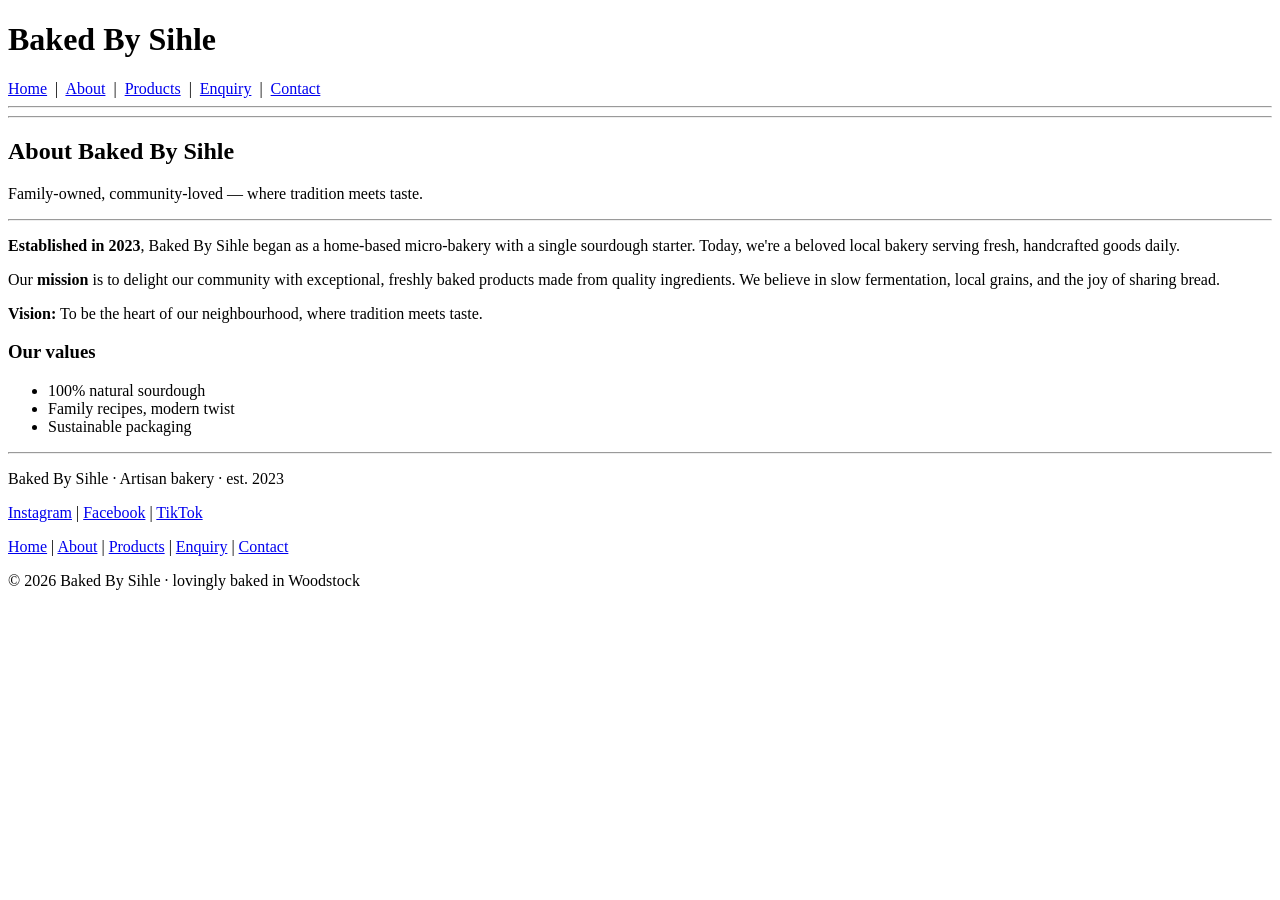
==== about.html @ efe6b1e1 "added files via upload" ====
<!DOCTYPE html>
<html lang="en">
<head>
    <meta charset="UTF-8" />
    <meta name="viewport" content="width=device-width, initial-scale=1.0" />
    <title>Baked By Sihle | About</title>
</head>
<body>

    <!--NAVIGATION -->
    <header>
        <h1>Baked By Sihle</h1>
        <nav>
            <a href="index.html" target="_blank">Home</a> &nbsp;|&nbsp;
            <a href="about.html" target="_blank">About</a> &nbsp;|&nbsp;
            <a href="products.html" target="_blank">Products</a> &nbsp;|&nbsp;
            <a href="enquiry.html" target="_blank">Enquiry</a> &nbsp;|&nbsp;
            <a href="contact.html" target="_blank">Contact</a>
        </nav>
        <hr />
        <hr />
    </header>
    <main>
        <section>
            <h2>About Baked By Sihle</h2>
            <p>Family-owned, community-loved — where tradition meets taste.</p>
            <hr />

            <p><strong>Established in 2023</strong>, Baked By Sihle began as a home-based micro-bakery with a single sourdough starter. Today, we're a beloved local bakery serving fresh, handcrafted goods daily.</p>
            <p>Our <strong>mission</strong> is to delight our community with exceptional, freshly baked products made from quality ingredients. We believe in slow fermentation, local grains, and the joy of sharing bread.</p>
            <p><strong>Vision:</strong> To be the heart of our neighbourhood, where tradition meets taste.</p>

            <h3>Our values</h3>
            <ul>
                <li>100% natural sourdough</li>
                <li>Family recipes, modern twist</li>
                <li>Sustainable packaging</li>
            </ul>
        </section>
    </main>

    <!--FOOTER -->
    <footer>
        <hr />
        <p>Baked By Sihle · Artisan bakery · est. 2023</p>
        <p>
            <a href="#">Instagram</a> |
            <a href="#">Facebook</a> |
            <a href="#">TikTok</a>
        </p>
        <p>
            <a href="index.html">Home</a> |
            <a href="about.html">About</a> |
            <a href="products.html">Products</a> |
            <a href="enquiry.html">Enquiry</a> |
            <a href="contact.html">Contact</a>
        </p>
        <p>&copy; 2026 Baked By Sihle · lovingly baked in Woodstock</p>
    </footer>

</body>
</html>
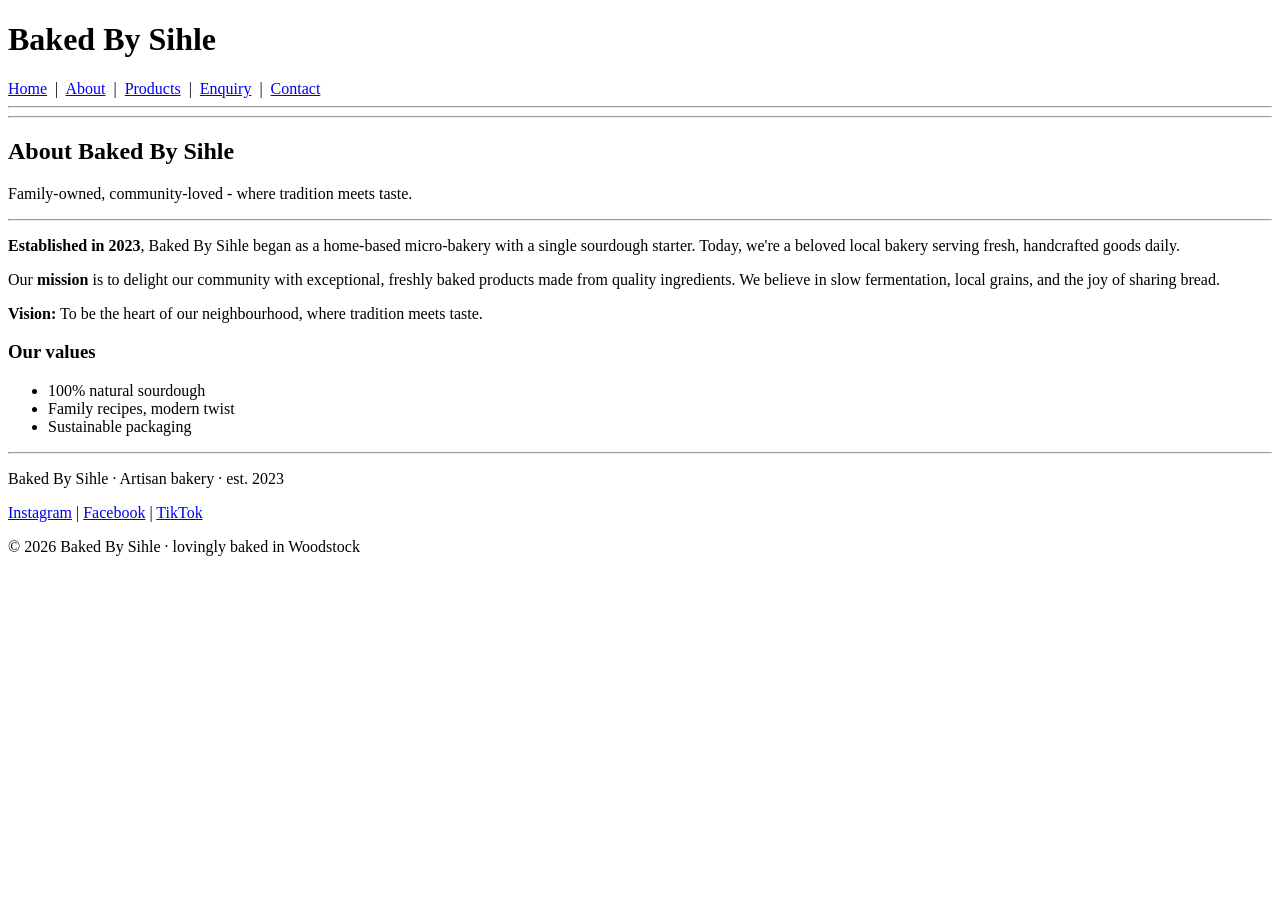
==== commit 7ca6b745: "Another Commit" ====
--- a/about.html
+++ b/about.html
@@ -23,7 +23,7 @@
     <main>
         <section>
             <h2>About Baked By Sihle</h2>
-            <p>Family-owned, community-loved — where tradition meets taste.</p>
+            <p>Family-owned, community-loved - where tradition meets taste.</p>
             <hr />
 
             <p><strong>Established in 2023</strong>, Baked By Sihle began as a home-based micro-bakery with a single sourdough starter. Today, we're a beloved local bakery serving fresh, handcrafted goods daily.</p>
@@ -48,13 +48,7 @@
             <a href="#">Facebook</a> |
             <a href="#">TikTok</a>
         </p>
-        <p>
-            <a href="index.html">Home</a> |
-            <a href="about.html">About</a> |
-            <a href="products.html">Products</a> |
-            <a href="enquiry.html">Enquiry</a> |
-            <a href="contact.html">Contact</a>
-        </p>
+       
         <p>&copy; 2026 Baked By Sihle · lovingly baked in Woodstock</p>
     </footer>
 
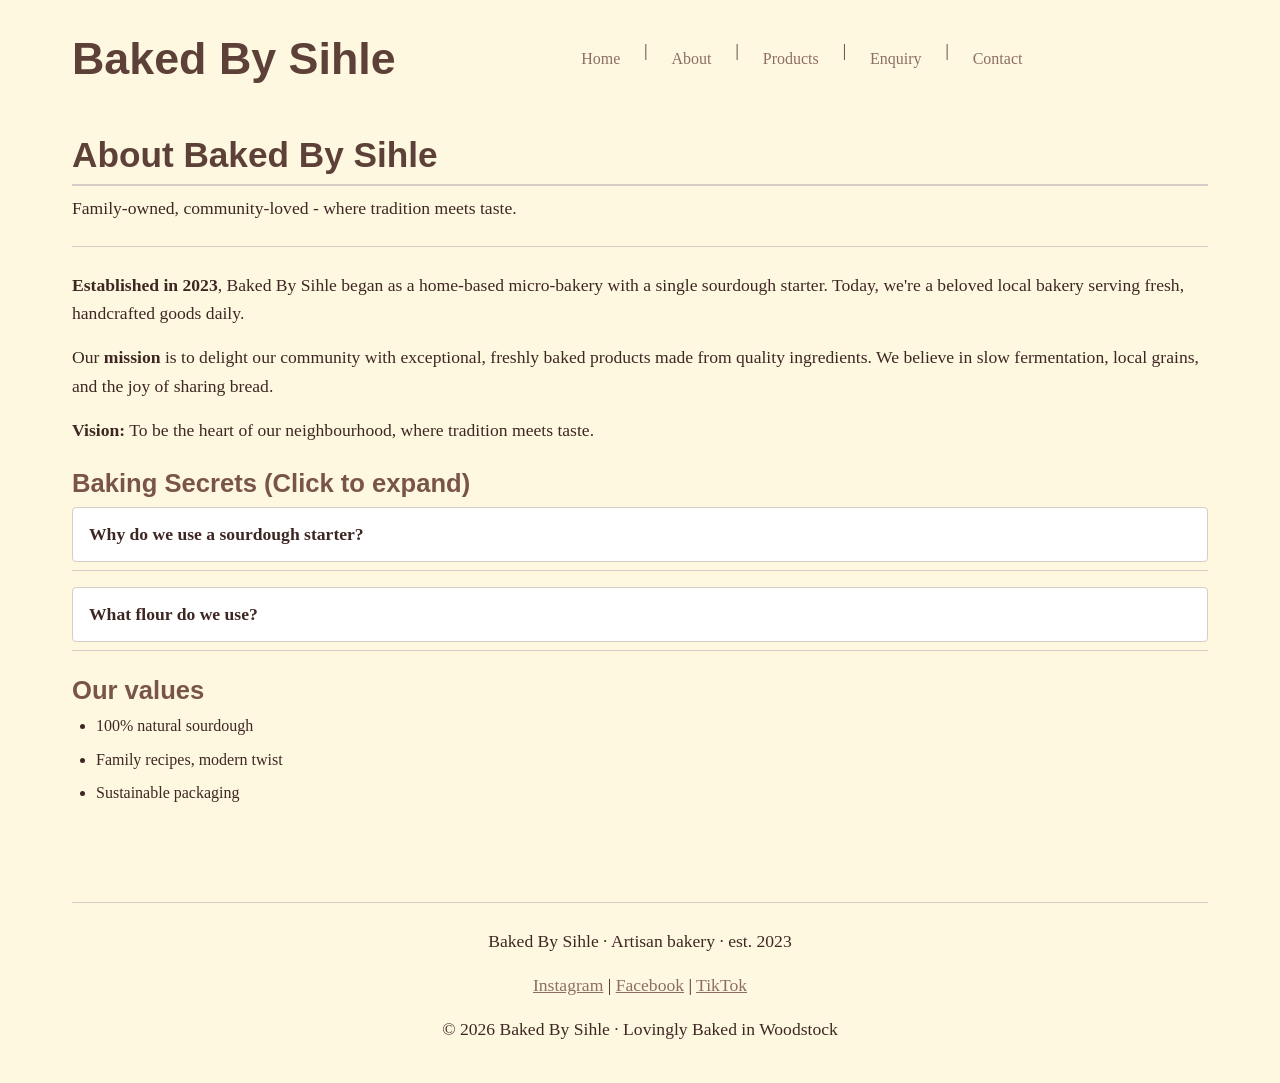
==== commit f976f577: "Add files via upload" ====
--- a/about.html
+++ b/about.html
@@ -3,23 +3,26 @@
 <head>
     <meta charset="UTF-8" />
     <meta name="viewport" content="width=device-width, initial-scale=1.0" />
+    <!-- SEO Meta Tags -->
+    <meta name="description" content="Learn about Baked By Sihle, our family-owned bakery, our mission, and our love for traditional sourdough baking.">
+    <meta name="keywords" content="about bakery, family owned bakery, traditional sourdough, Woodstock bakery">
     <title>Baked By Sihle | About</title>
+    <link rel="stylesheet" href="css/style.css">
 </head>
 <body>
 
-    <!--NAVIGATION -->
     <header>
         <h1>Baked By Sihle</h1>
         <nav>
-            <a href="index.html" target="_blank">Home</a> &nbsp;|&nbsp;
-            <a href="about.html" target="_blank">About</a> &nbsp;|&nbsp;
-            <a href="products.html" target="_blank">Products</a> &nbsp;|&nbsp;
-            <a href="enquiry.html" target="_blank">Enquiry</a> &nbsp;|&nbsp;
-            <a href="contact.html" target="_blank">Contact</a>
+            <a href="index.html">Home</a> |
+            <a href="about.html">About</a> |
+            <a href="products.html">Products</a> |
+            <a href="enquiry.html">Enquiry</a> |
+            <a href="contact.html">Contact</a>
         </nav>
         <hr />
-        <hr />
     </header>
+
     <main>
         <section>
             <h2>About Baked By Sihle</h2>
@@ -30,6 +33,19 @@
             <p>Our <strong>mission</strong> is to delight our community with exceptional, freshly baked products made from quality ingredients. We believe in slow fermentation, local grains, and the joy of sharing bread.</p>
             <p><strong>Vision:</strong> To be the heart of our neighbourhood, where tradition meets taste.</p>
 
+            <!-- Part 3: Interactive Accordion -->
+            <h3>Baking Secrets (Click to expand)</h3>
+            
+            <button class="accordion">Why do we use a sourdough starter?</button>
+            <div class="panel">
+                <p>Our starter is over 3 years old! It gives our bread that perfect tangy flavor and chewy crust naturally.</p>
+            </div>
+
+            <button class="accordion">What flour do we use?</button>
+            <div class="panel">
+                <p>We mill our own locally sourced wheat to preserve all the nutrients and give the bread an amazing texture.</p>
+            </div>
+
             <h3>Our values</h3>
             <ul>
                 <li>100% natural sourdough</li>
@@ -39,18 +55,17 @@
         </section>
     </main>
 
-    <!--FOOTER -->
     <footer>
         <hr />
         <p>Baked By Sihle · Artisan bakery · est. 2023</p>
         <p>
-            <a href="#">Instagram</a> |
-            <a href="#">Facebook</a> |
-            <a href="#">TikTok</a>
+            <a href="https://instagram.com" target="_blank" rel="noopener noreferrer">Instagram</a> |
+            <a href="https://facebook.com" target="_blank" rel="noopener noreferrer">Facebook</a> |
+            <a href="https://tiktok.com" target="_blank" rel="noopener noreferrer">TikTok</a>
         </p>
-       
-        <p>&copy; 2026 Baked By Sihle · lovingly baked in Woodstock</p>
+        <p>&copy; 2026 Baked By Sihle · Lovingly Baked in Woodstock</p>
     </footer>
 
+    <script src="js/script.js"></script>
 </body>
 </html>
--- a/css/style.css
+++ b/css/style.css
@@ -0,0 +1,419 @@
+/* 
+   PART 2 FIXES - BASE STYLES 
+*/
+
+/* Resetting margins so all browsers look the same */
+* {
+    margin: 0;
+    padding: 0;
+    box-sizing: border-box;
+}
+
+html {
+    font-size: 100%; /* Helps with responsive text sizing later */
+    scroll-behavior: smooth;
+}
+
+body {
+    font-family: 'Georgia', 'Times New Roman', serif;
+    font-size: 1rem;
+    line-height: 1.6;
+    color: #3e2723; /* Dark brown text */
+    background-color: #fff8e1; /* Warm cream background */
+    padding: 0 1rem;
+    max-width: 1200px;
+    margin: 0 auto;
+}
+
+/* 
+   TYPOGRAPHY STYLES
+*/
+h1, h2, h3 {
+    font-family: 'Helvetica Neue', Arial, sans-serif;
+    font-weight: 700;
+    line-height: 1.2;
+    color: #5d4037;
+    margin-bottom: 0.5rem;
+}
+
+h1 {
+    font-size: 2.2rem;
+    text-align: center;
+    padding-top: 1rem;
+}
+
+h2 {
+    font-size: 1.8rem;
+    margin-top: 1.5rem;
+    border-bottom: 2px solid #d7ccc8;
+    padding-bottom: 0.5rem;
+}
+
+h3 {
+    font-size: 1.4rem;
+    margin-top: 1.5rem;
+    color: #795548;
+}
+
+p {
+    margin-bottom: 1rem;
+}
+
+ul, ol {
+    padding-left: 1.5rem;
+    margin-bottom: 1rem;
+}
+
+li {
+    margin-bottom: 0.5rem;
+}
+
+blockquote {
+    font-style: italic;
+    border-left: 4px solid #d7ccc8;
+    padding-left: 1rem;
+    margin: 1.5rem 0;
+    color: #6d4c41;
+}
+
+address {
+    font-style: normal;
+    margin-bottom: 1.5rem;
+}
+
+/* 
+   PART 2 FIX - PSEUDO-CLASSES (HOVER & FOCUS STATES)
+   This fixes the marks you lost for interactive elements!
+*/
+
+/* Links in the navigation */
+nav a {
+    color: #8d6e63;
+    text-decoration: none;
+    padding: 0.5rem 1rem;
+    border-radius: 4px;
+    transition: all 0.3s ease; /* Makes the hover effect smooth */
+}
+
+/* When you hover over a nav link */
+nav a:hover {
+    color: #fff;
+    background-color: #8d6e63;
+}
+
+/* When you click a nav link */
+nav a:active {
+    background-color: #5d4037;
+}
+
+/* Styling the "Order Now" and "Add to cart" buttons */
+.btn {
+    display: inline-block;
+    background-color: #8d6e63;
+    color: #fff;
+    padding: 0.5rem 1rem;
+    border-radius: 4px;
+    text-decoration: none;
+    font-weight: bold;
+    border: none;
+    cursor: pointer;
+    transition: background-color 0.3s ease, transform 0.1s ease;
+}
+
+/* When you hover over a button */
+.btn:hover {
+    background-color: #5d4037;
+    color: #fff;
+}
+
+/* When you click a button, it shrinks slightly */
+.btn:active {
+    transform: scale(0.95);
+}
+
+/* 
+   PART 2 FIX - LAYOUT STRUCTURE
+*/
+header {
+    display: flex;
+    flex-direction: column;
+    align-items: center;
+    padding: 1rem 0;
+}
+
+nav {
+    display: flex;
+    flex-wrap: wrap;
+    justify-content: center;
+    gap: 0.5rem;
+    margin-top: 0.5rem;
+}
+
+main {
+    display: flex;
+    flex-direction: column;
+    gap: 1.5rem;
+}
+
+hr {
+    border: 0;
+    height: 1px;
+    background-color: #d7ccc8;
+    margin: 1.5rem 0;
+}
+
+/* 
+   PRODUCTS PAGE LAYOUT (Grid fix)
+   Using CSS Grid to fix the broken list layout from Part 2 
+*/
+.product-grid {
+    display: grid;
+    grid-template-columns: 1fr; /* 1 column on mobile */
+    gap: 1.5rem;
+    margin-bottom: 2rem;
+}
+
+.product-card {
+    background-color: #fff;
+    padding: 1rem;
+    border-radius: 8px;
+    box-shadow: 0 2px 5px rgba(0,0,0,0.1);
+    text-align: center;
+    transition: transform 0.3s ease, box-shadow 0.3s ease;
+}
+
+/* Hover effect for product cards */
+.product-card:hover {
+    transform: translateY(-5px);
+    box-shadow: 0 5px 15px rgba(0,0,0,0.2);
+}
+
+.product-card img {
+    max-width: 100%;
+    height: 200px;
+    object-fit: cover;
+    border-radius: 4px;
+    cursor: pointer;
+    transition: opacity 0.3s ease;
+}
+
+.product-card img:hover {
+    opacity: 0.8;
+}
+
+/* 
+   FORM STYLES (Enquiry & Contact)
+*/
+form {
+    display: flex;
+    flex-direction: column;
+    gap: 1rem;
+}
+
+input, textarea, select {
+    width: 100%;
+    padding: 0.75rem;
+    border: 1px solid #d7ccc8;
+    border-radius: 4px;
+    font-family: inherit;
+    font-size: 1rem;
+}
+
+/* When you click into an input box to type */
+input:focus, textarea:focus, select:focus {
+    outline: 2px solid #8d6e63;
+    border-color: transparent;
+    background-color: #fff;
+}
+
+/* 
+   PART 3 - ADDITIONAL COMPONENT STYLES
+*/
+
+/* Hero Image */
+.hero-img {
+    width: 100%;
+    height: auto;
+    border-radius: 8px;
+}
+
+/* Contact Page Grid Layout (Fixes the alignment issue) */
+.contact-grid {
+    display: grid;
+    grid-template-columns: 1fr;
+    gap: 2rem;
+}
+
+/* The Leaflet Map container */
+#map {
+    height: 350px;
+    width: 100%;
+    border-radius: 8px;
+    margin-top: 1rem;
+    border: 2px solid #d7ccc8;
+}
+
+/* Search Bar */
+.search-container {
+    margin: 1rem 0;
+}
+
+.search-container input {
+    padding: 1rem;
+    border-radius: 25px;
+    border: 1px solid #8d6e63;
+}
+
+/* Accordion (About Page) */
+.accordion {
+    background-color: #fff;
+    color: #3e2723;
+    cursor: pointer;
+    padding: 1rem;
+    width: 100%;
+    border: 1px solid #d7ccc8;
+    text-align: left;
+    font-weight: bold;
+    margin-bottom: 0.5rem;
+    border-radius: 4px;
+    transition: 0.3s;
+    font-family: inherit;
+    font-size: 1.1rem;
+}
+
+.accordion:hover, .accordion.active {
+    background-color: #d7ccc8;
+}
+
+/* The hidden panel inside the accordion */
+.panel {
+    padding: 0 1rem;
+    background-color: white;
+    max-height: 0;
+    overflow: hidden;
+    transition: max-height 0.2s ease-out;
+    border: 1px solid #d7ccc8;
+    border-top: none;
+    border-radius: 0 0 4px 4px;
+    margin-bottom: 1rem;
+}
+
+/* Lightbox Popup (Products Page) */
+.lightbox {
+    display: none;
+    position: fixed;
+    z-index: 1000;
+    left: 0;
+    top: 0;
+    width: 100%;
+    height: 100%;
+    background-color: rgba(0,0,0,0.8);
+    justify-content: center;
+    align-items: center;
+}
+
+.lightbox-content {
+    max-width: 90%;
+    max-height: 80%;
+    border-radius: 8px;
+    animation: zoomIn 0.3s;
+}
+
+/* Animation for the lightbox popping open */
+@keyframes zoomIn {
+    from { transform: scale(0.8); opacity: 0; }
+    to { transform: scale(1); opacity: 1; }
+}
+
+.close {
+    position: absolute;
+    top: 20px;
+    right: 40px;
+    color: white;
+    font-size: 40px;
+    font-weight: bold;
+    cursor: pointer;
+}
+
+.close:hover {
+    color: #d7ccc8;
+}
+
+/* Success Message for Forms (JS AJAX response) */
+.success-msg {
+    background-color: #d4edda;
+    color: #155724;
+    padding: 1rem;
+    border-radius: 4px;
+    margin-top: 1rem;
+    border: 1px solid #c3e6cb;
+}
+
+/* Footer */
+footer {
+    text-align: center;
+    padding: 1.5rem 0;
+    font-size: 0.9rem;
+    margin-top: 2rem;
+}
+
+footer a {
+    color: #8d6e63;
+    text-decoration: underline;
+}
+
+footer a:hover {
+    color: #5d4037;
+    background-color: transparent; /* Overrides the nav link hover */
+}
+
+
+/* 
+   PART 2 FIX - RESPONSIVE DESIGN (MEDIA QUERIES)
+   This fixes the marks you lost for responsiveness!
+*/
+
+/* --- TABLET VIEW (Screens wider than 768px) --- */
+@media (min-width: 768px) {
+    body { 
+        padding: 0 2rem; 
+    }
+    
+    header { 
+        flex-direction: row; 
+        justify-content: space-between; 
+    }
+    
+    h1 { 
+        text-align: left; 
+    }
+    
+    .product-grid { 
+        grid-template-columns: repeat(2, 1fr); /* 2 columns on tablet */
+    }
+    
+    .contact-grid { 
+        grid-template-columns: 1fr 1fr; /* Form and Map side-by-side */
+    }
+}
+
+/* --- DESKTOP VIEW (Screens wider than 1024px) --- */
+@media (min-width: 1024px) {
+    .product-grid { 
+        grid-template-columns: repeat(3, 1fr); /* 3 columns on desktop */
+    }
+    
+    /* Typography adjustments for larger screens */
+    h1 { 
+        font-size: 2.8rem; 
+    }
+    h2 { 
+        font-size: 2.2rem; 
+    }
+    h3 { 
+        font-size: 1.6rem; 
+    }
+    p {
+        font-size: 1.1rem;
+    }
+}
